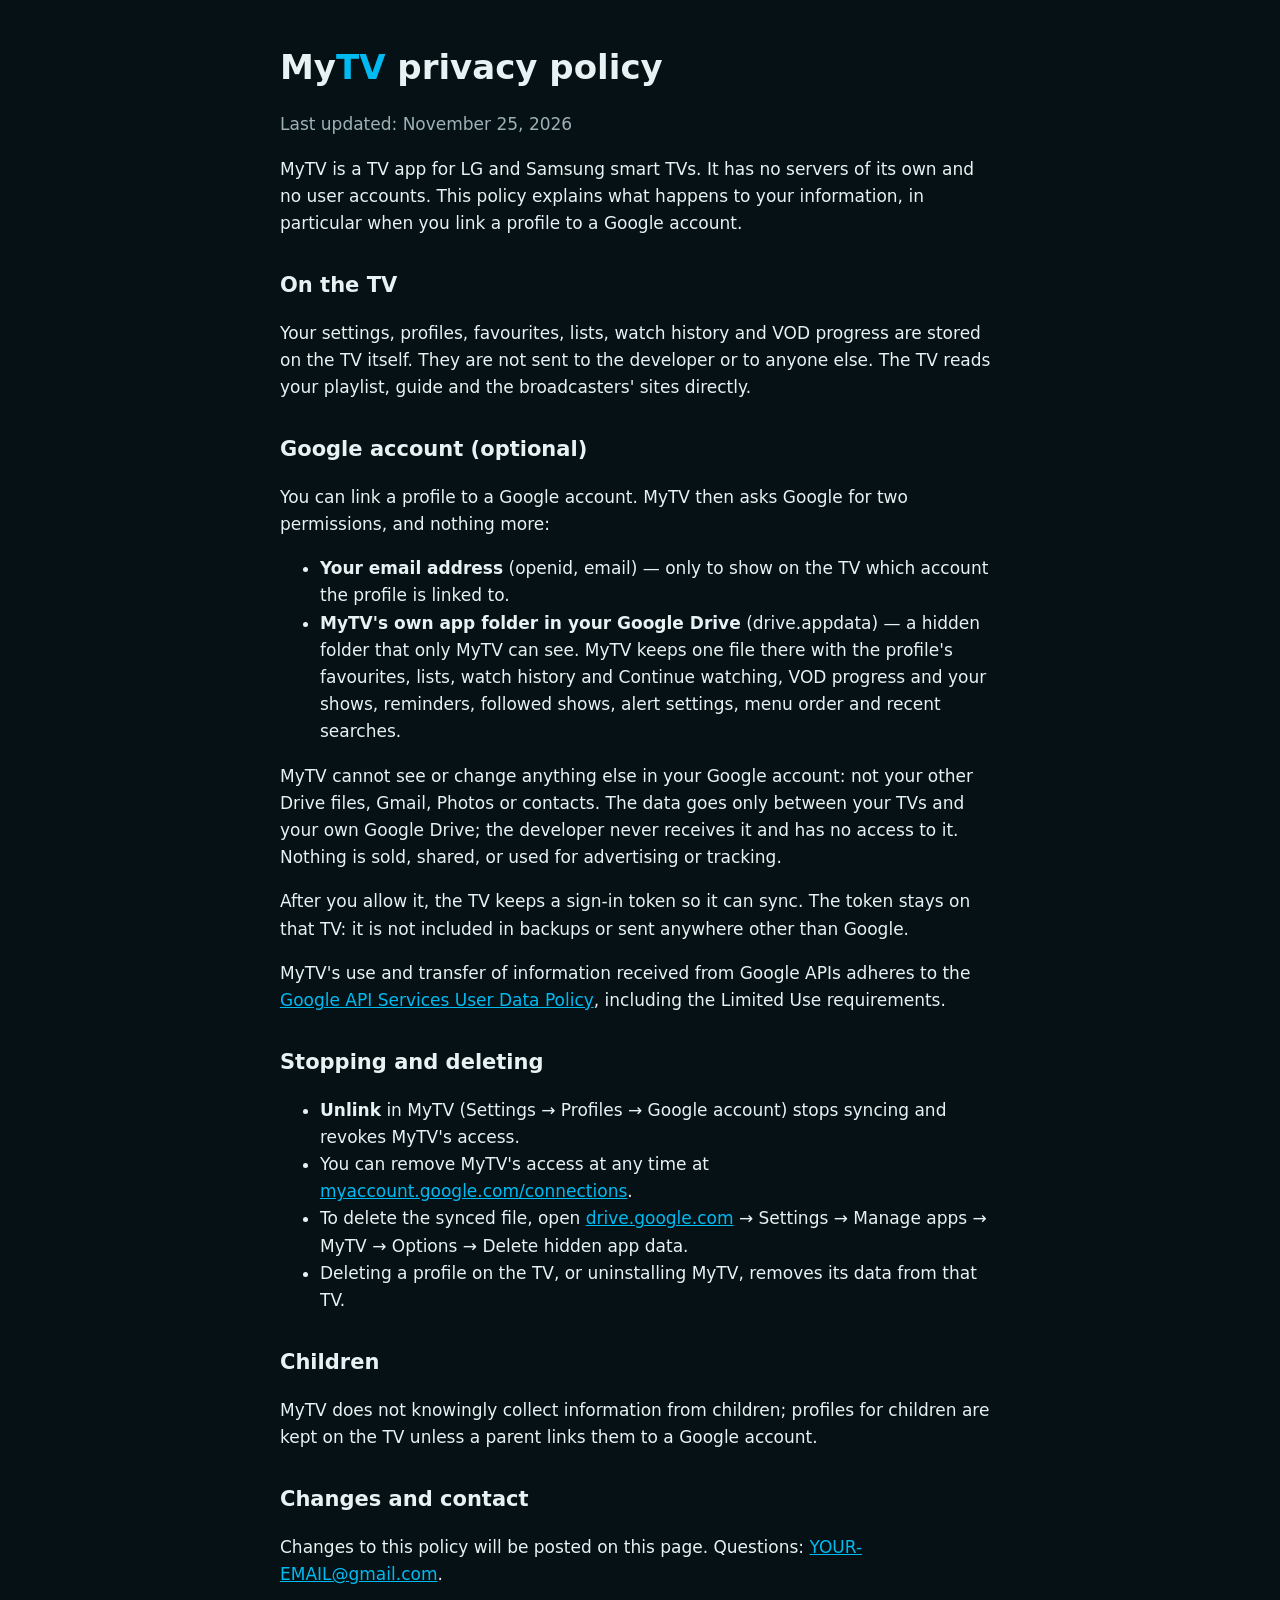
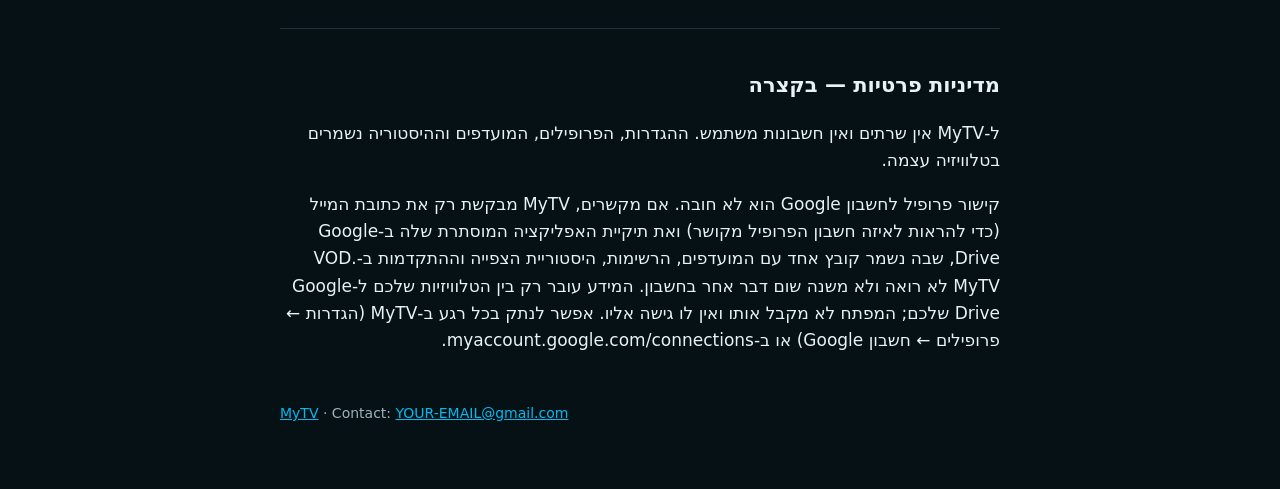
==== privacy.html @ eb26f509 "Add files via upload" ====
<!doctype html>
<html lang="en"><head><meta charset="utf-8"><meta name="viewport" content="width=device-width,initial-scale=1">
<title>MyTV privacy policy</title><link rel="stylesheet" href="style.css"></head>
<body><main>
<h1>My<b>TV</b> privacy policy</h1>
<p class="dim">Last updated: November 25, 2026</p>

<p>MyTV is a TV app for LG and Samsung smart TVs. It has no servers of its own and no user accounts. This policy
explains what happens to your information, in particular when you link a profile to a Google account.</p>

<h2>On the TV</h2>
<p>Your settings, profiles, favourites, lists, watch history and VOD progress are stored on the TV itself. They are
not sent to the developer or to anyone else. The TV reads your playlist, guide and the broadcasters' sites directly.</p>

<h2>Google account (optional)</h2>
<p>You can link a profile to a Google account. MyTV then asks Google for two permissions, and nothing more:</p>
<ul>
  <li><b>Your email address</b> (openid, email) — only to show on the TV which account the profile is linked to.</li>
  <li><b>MyTV's own app folder in your Google Drive</b> (drive.appdata) — a hidden folder that only MyTV can see.
    MyTV keeps one file there with the profile's favourites, lists, watch history and Continue watching, VOD progress
    and your shows, reminders, followed shows, alert settings, menu order and recent searches.</li>
</ul>
<p>MyTV cannot see or change anything else in your Google account: not your other Drive files, Gmail, Photos or
contacts. The data goes only between your TVs and your own Google Drive; the developer never receives it and has no
access to it. Nothing is sold, shared, or used for advertising or tracking.</p>
<p>After you allow it, the TV keeps a sign-in token so it can sync. The token stays on that TV: it is not included in
backups or sent anywhere other than Google.</p>
<p>MyTV's use and transfer of information received from Google APIs adheres to the
<a href="https://developers.google.com/terms/api-services-user-data-policy">Google API Services User Data Policy</a>,
including the Limited Use requirements.</p>

<h2>Stopping and deleting</h2>
<ul>
  <li><b>Unlink</b> in MyTV (Settings → Profiles → Google account) stops syncing and revokes MyTV's access.</li>
  <li>You can remove MyTV's access at any time at
    <a href="https://myaccount.google.com/connections">myaccount.google.com/connections</a>.</li>
  <li>To delete the synced file, open <a href="https://drive.google.com">drive.google.com</a> → Settings → Manage apps →
    MyTV → Options → Delete hidden app data.</li>
  <li>Deleting a profile on the TV, or uninstalling MyTV, removes its data from that TV.</li>
</ul>

<h2>Children</h2>
<p>MyTV does not knowingly collect information from children; profiles for children are kept on the TV unless a parent
links them to a Google account.</p>

<h2>Changes and contact</h2>
<p>Changes to this policy will be posted on this page. Questions:
<a href="mailto:YOUR-EMAIL@gmail.com">YOUR-EMAIL@gmail.com</a>.</p>

<section dir="rtl" lang="he">
<h2>מדיניות פרטיות — בקצרה</h2>
<p>ל-MyTV אין שרתים ואין חשבונות משתמש. ההגדרות, הפרופילים, המועדפים וההיסטוריה נשמרים בטלוויזיה עצמה.</p>
<p>קישור פרופיל לחשבון Google הוא לא חובה. אם מקשרים, MyTV מבקשת רק את כתובת המייל (כדי להראות לאיזה חשבון הפרופיל מקושר)
ואת תיקיית האפליקציה המוסתרת שלה ב-Google Drive, שבה נשמר קובץ אחד עם המועדפים, הרשימות, היסטוריית הצפייה וההתקדמות ב-VOD.
MyTV לא רואה ולא משנה שום דבר אחר בחשבון. המידע עובר רק בין הטלוויזיות שלכם ל-Google Drive שלכם; המפתח לא מקבל אותו ואין לו
גישה אליו. אפשר לנתק בכל רגע ב-MyTV (הגדרות ← פרופילים ← חשבון Google) או ב-myaccount.google.com/connections.</p>
</section>
<footer><a href="index.html">MyTV</a> · Contact: <a href="mailto:YOUR-EMAIL@gmail.com">YOUR-EMAIL@gmail.com</a></footer>
</main></body></html>
---- style.css ----
:root { --a: #00BBF2; --ink: #051114; --text: #E8F1F3; --dim: #9DB2B8; }
* { box-sizing: border-box; }
body { margin: 0; background: var(--ink); color: var(--text); font: 17px/1.6 system-ui, -apple-system, "Segoe UI", Roboto, Arial, sans-serif; }
main { max-width: 760px; margin: 0 auto; padding: 40px 20px 64px; }
h1 { font-size: 34px; margin: 0 0 6px; } h1 b { color: var(--a); }
h2 { font-size: 21px; margin: 32px 0 8px; }
p, li { color: var(--text); } .dim { color: var(--dim); }
a { color: var(--a); }
section[dir="rtl"] { border-top: 1px solid #1d3036; margin-top: 40px; padding-top: 8px; }
footer { margin-top: 48px; color: var(--dim); font-size: 14px; }
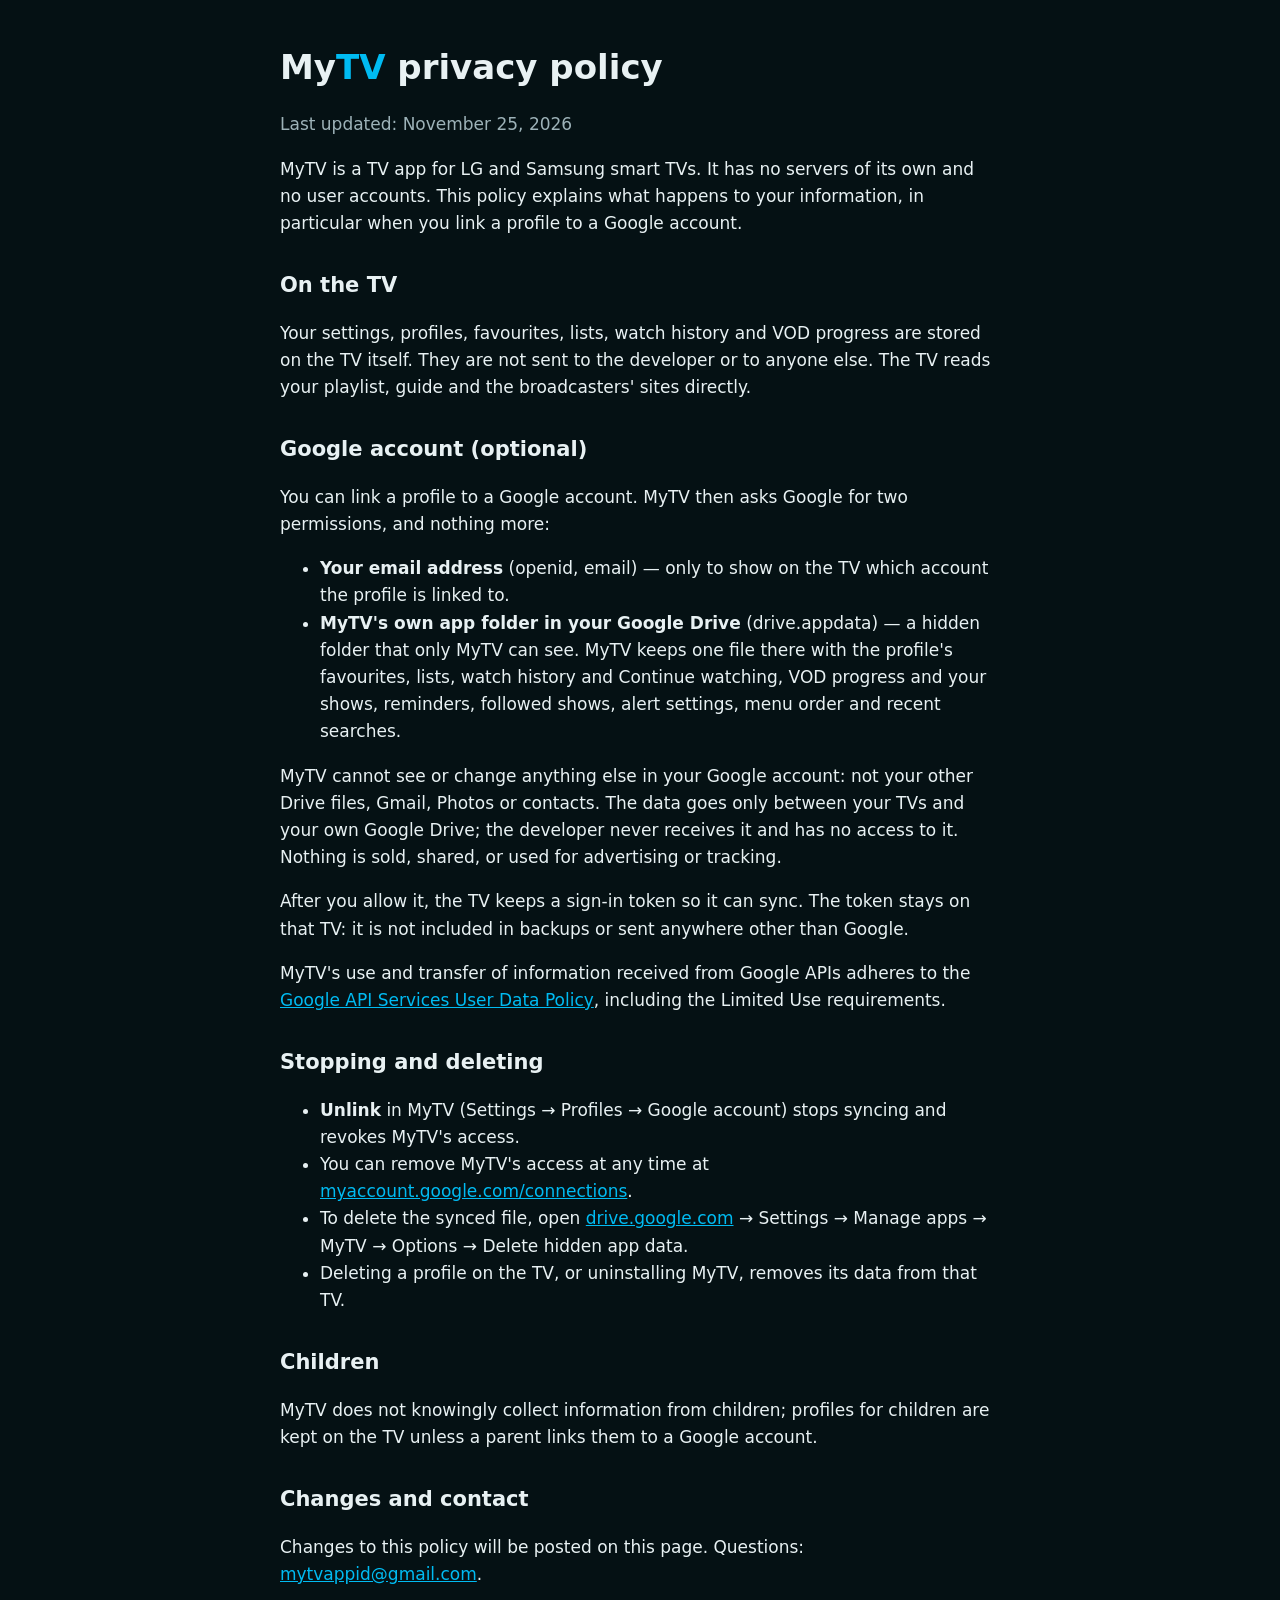
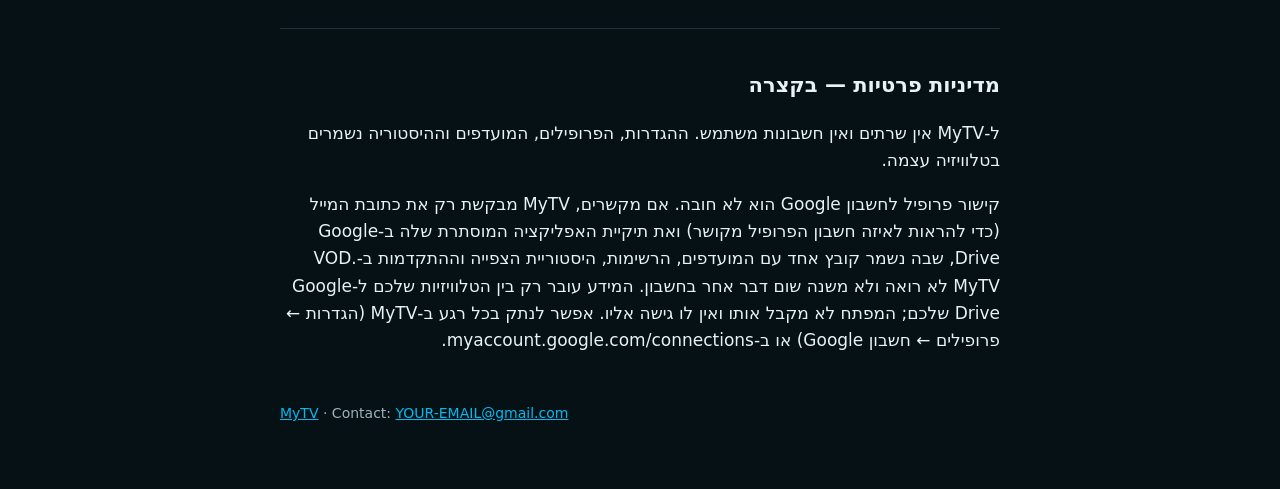
==== commit d0563421: "Update privacy.html" ====
--- a/privacy.html
+++ b/privacy.html
@@ -45,7 +45,7 @@
 
 <h2>Changes and contact</h2>
 <p>Changes to this policy will be posted on this page. Questions:
-<a href="mailto:YOUR-EMAIL@gmail.com">YOUR-EMAIL@gmail.com</a>.</p>
+<a href="mailto:mytvappid@gmail.com">mytvappid@gmail.com</a>.</p>
 
 <section dir="rtl" lang="he">
 <h2>מדיניות פרטיות — בקצרה</h2>
